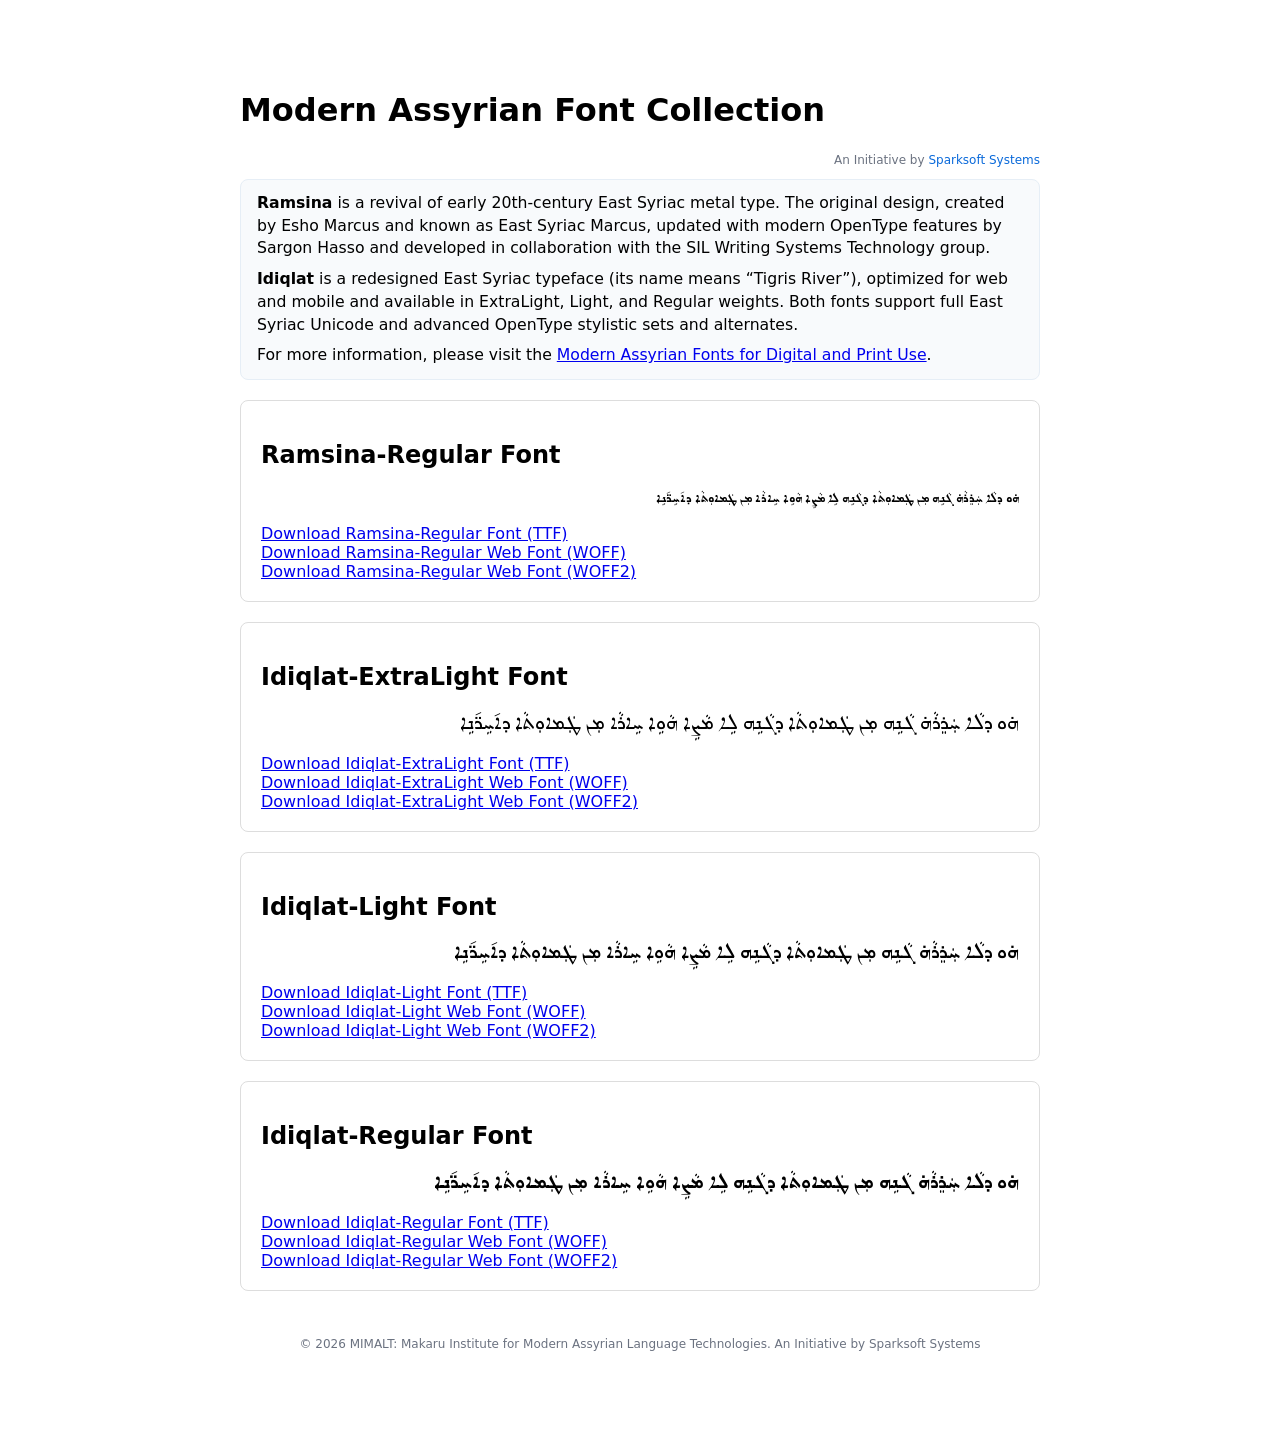
==== index.html @ b78ef9df "added more branding information as tagline and footer" ====
<!DOCTYPE html>
<html lang="en">

<head>
    <meta charset="UTF-8">
    <meta name="viewport" content="width=device-width, initial-scale=1.0">
    <title>Font Downloads</title>
    <style>
        /* Page layout */
        body {
            font-family: system-ui, -apple-system, sans-serif;
            max-width: 800px;
            margin: 50px auto;
            padding: 20px;
        }

        .font-item {
            border: 1px solid #ddd;
            padding: 20px;
            margin: 20px 0;
            border-radius: 8px;
        }

        /* Download button */
        .download-btn {
            background: #0969da;
            color: white;
            padding: 10px 20px;
            text-decoration: none;
            border-radius: 6px;
            display: inline-block;
        }

        /* Webfont declarations (paths are relative to this HTML file) */
        @font-face {
            font-family: 'Idiqlat ExtraLight';
            src: url('fonts/Idiqlat Font/web/Idiqlat-ExtraLight.woff2') format('woff2'),
                 url('fonts/Idiqlat Font/web/Idiqlat-ExtraLight.woff') format('woff');
            font-weight: 200;
            font-style: normal;
            font-display: swap;
        }

        @font-face {
            font-family: 'Idiqlat Light';
            src: url('fonts/Idiqlat Font/web/Idiqlat-Light.woff2') format('woff2'),
                 url('fonts/Idiqlat Font/web/Idiqlat-Light.woff') format('woff');
            font-weight: 300;
            font-style: normal;
            font-display: swap;
        }

        @font-face {
            font-family: 'Idiqlat Regular';
            src: url('fonts/Idiqlat Font/web/Idiqlat-Regular.woff2') format('woff2'),
                 url('fonts/Idiqlat Font/web/Idiqlat-Regular.woff') format('woff');
            font-weight: 400;
            font-style: normal;
            font-display: swap;
        }

        @font-face {
            font-family: 'Ramsina Regular';
            src: url('fonts/Ramsina Font/web/Ramsina-Regular.woff2') format('woff2'),
                 url('fonts/Ramsina Font/web/Ramsina-Regular.woff') format('woff');
            font-weight: 400;
            font-style: normal;
            font-display: swap;
        }

        /* Paragraph defaults in font-item */
        .font-item p {
            margin: 0 0 1rem 0;
            /* Syriac is right-to-left; ensure correct direction */
            direction: rtl;
            unicode-bidi: isolate;
            font-size: 1.05rem;
        }

        /* Per-font paragraph styles */
        .idiqlat-extralight p { font-family: 'Idiqlat ExtraLight', system-ui, -apple-system, sans-serif; font-weight: 200; }
        .idiqlat-light p      { font-family: 'Idiqlat Light', system-ui, -apple-system, sans-serif; font-weight: 300; }
        .idiqlat-regular p    { font-family: 'Idiqlat Regular', system-ui, -apple-system, sans-serif; font-weight: 400; }
        .ramsina-regular p    { font-family: 'Ramsina Regular', serif; font-weight: 400; }

        /* Intro styling */
        .intro {
            background: #f8fafc; /* very light neutral */
            border: 1px solid #e6eef6;
            padding: 12px 16px;
            border-radius: 8px;
            margin-bottom: 20px;
            line-height: 1.45;
            font-size: 0.98rem;
        }
        .intro p { margin: 0 0 0.5rem 0; }
        .intro p:last-child { margin-bottom: 0; }

        /* Site tagline (under H1) */
        .site-tagline {
            text-align: right;
            font-size: 0.9rem;
            color: #6b7280; /* muted text */
            margin-top: 6px;
            margin-bottom: 12px;
            white-space: normal;
        }
        .site-tagline a { color: #0969da; text-decoration: none; }
        .site-tagline a:hover { text-decoration: underline; }

        /* Footer styling */
        footer.site-footer {
            margin-top: 32px;
            padding: 12px 16px;
            text-align: center;
            color: #6b7280; /* muted text */
            font-size: 0.9rem;
        }
        footer.site-footer a { color: #0969da; text-decoration: none; }
        footer.site-footer a:hover { text-decoration: underline; }
    </style>
</head>

<body>
    <h1>Modern Assyrian Font Collection</h1>

    <div class="site-tagline">
        <small>An Initiative by <a href="https://sparksoftsystems.com/" target="_blank" rel="noopener noreferrer">Sparksoft Systems</a></small>
    </div>

    <div class="intro">
        <p><strong>Ramsina</strong> is a revival of early 20th‑century East Syriac metal type. The original design, created by Esho Marcus and known as East Syriac Marcus, updated with modern OpenType features by Sargon Hasso and developed in collaboration with the SIL Writing Systems Technology group.</p>
        <p><strong>Idiqlat</strong> is a redesigned East Syriac typeface (its name means “Tigris River”), optimized for web and mobile and available in ExtraLight, Light, and Regular weights. Both fonts support full East Syriac Unicode and advanced OpenType stylistic sets and alternates.</p>
        <p>For more information, please visit the <a href="https://sparksoftsystems.com/modern-assyrian-fonts/" target="_blank" rel="noopener noreferrer">Modern Assyrian Fonts for Digital and Print Use</a>.</p>
    </div>

    </div>
    <div class="font-item ramsina-regular">
        <h2>Ramsina-Regular Font</h2>
        <p>ܗ̇ܘ ܕܠܵܐ ܚܲܪܸܪܵܗ̇ ܓܵܢܹܗ ܡ݂ܢ ܛܲܡܐܘܼܬܵܐ ܕܓܵܢܹܗ ܠܹܐ ܡܵܨܹܐ ܗܵܘܹܐ ܚܹܐܪܵܐ ܡ݂ܢ ܛܲܡܐܘܼܬܵܐ ܕܐ݇ܚܹܪ̈݇ܢܹܐ</p>
        <a href="fonts/Ramsina Font/Ramsina-Regular.ttf" download>Download Ramsina-Regular Font (TTF)</a>
        <br />
        <a href="fonts/Ramsina Font/web/Ramsina-Regular.woff" download>Download Ramsina-Regular Web Font (WOFF)</a>
        <br />
        <a href="fonts/Ramsina Font/web/Ramsina-Regular.woff2" download>Download Ramsina-Regular Web Font (WOFF2)</a>
    </div>
    <div class="font-item idiqlat-extralight">
        <h2>Idiqlat-ExtraLight Font</h2>
        <p>ܗ̇ܘ ܕܠܵܐ ܚܲܪܸܪܵܗ̇ ܓܵܢܹܗ ܡ݂ܢ ܛܲܡܐܘܼܬܵܐ ܕܓܵܢܹܗ ܠܹܐ ܡܵܨܹܐ ܗܵܘܹܐ ܚܹܐܪܵܐ ܡ݂ܢ ܛܲܡܐܘܼܬܵܐ ܕܐ݇ܚܹܪ̈݇ܢܹܐ</p>
        <a href="fonts/Idiqlat Font/Idiqlat-ExtraLight.ttf" download>Download Idiqlat-ExtraLight Font (TTF)</a>
        <br />
        <a href="fonts/Idiqlat Font/web/Idiqlat-ExtraLight.woff" download>Download Idiqlat-ExtraLight Web Font (WOFF)</a>
        <br />
        <a href="fonts/Idiqlat Font/web/Idiqlat-ExtraLight.woff2" download>Download Idiqlat-ExtraLight Web Font (WOFF2)</a>
    </div>
        <div class="font-item idiqlat-light">
        <h2>Idiqlat-Light Font</h2>
        <p>ܗ̇ܘ ܕܠܵܐ ܚܲܪܸܪܵܗ̇ ܓܵܢܹܗ ܡ݂ܢ ܛܲܡܐܘܼܬܵܐ ܕܓܵܢܹܗ ܠܹܐ ܡܵܨܹܐ ܗܵܘܹܐ ܚܹܐܪܵܐ ܡ݂ܢ ܛܲܡܐܘܼܬܵܐ ܕܐ݇ܚܹܪ̈݇ܢܹܐ</p>
        <a href="fonts/Idiqlat Font/Idiqlat-Light.ttf" download>Download Idiqlat-Light Font (TTF)</a>
        <br />
        <a href="fonts/Idiqlat Font/web/Idiqlat-Light.woff" download>Download Idiqlat-Light Web Font (WOFF)</a>
        <br />
        <a href="fonts/Idiqlat Font/web/Idiqlat-Light.woff2" download>Download Idiqlat-Light Web Font (WOFF2)</a>
    </div>
    <div class="font-item idiqlat-regular">
        <h2>Idiqlat-Regular Font</h2>
        <p>ܗ̇ܘ ܕܠܵܐ ܚܲܪܸܪܵܗ̇ ܓܵܢܹܗ ܡ݂ܢ ܛܲܡܐܘܼܬܵܐ ܕܓܵܢܹܗ ܠܹܐ ܡܵܨܹܐ ܗܵܘܹܐ ܚܹܐܪܵܐ ܡ݂ܢ ܛܲܡܐܘܼܬܵܐ ܕܐ݇ܚܹܪ̈݇ܢܹܐ</p>
        <a href="fonts/Idiqlat Font/Idiqlat-Regular.ttf" download>Download Idiqlat-Regular Font (TTF)</a>
        <br />
        <a href="fonts/Idiqlat Font/web/Idiqlat-Regular.woff" download>Download Idiqlat-Regular Web Font (WOFF)</a>
        <br />
        <a href="fonts/Idiqlat Font/web/Idiqlat-Regular.woff2" download>Download Idiqlat-Regular Web Font (WOFF2)</a>
    </div>

    <footer class="site-footer">
        <small>&copy; <span id="current-year"></span> MIMALT: Makaru Institute for Modern Assyrian Language Technologies. An Initiative by Sparksoft Systems</small>
    </footer>

    <script>
        // Set the dynamic year for the footer
        (function(){
            var el = document.getElementById('current-year');
            if(el) el.textContent = new Date().getFullYear();
        })();
    </script>

</body>

</html>
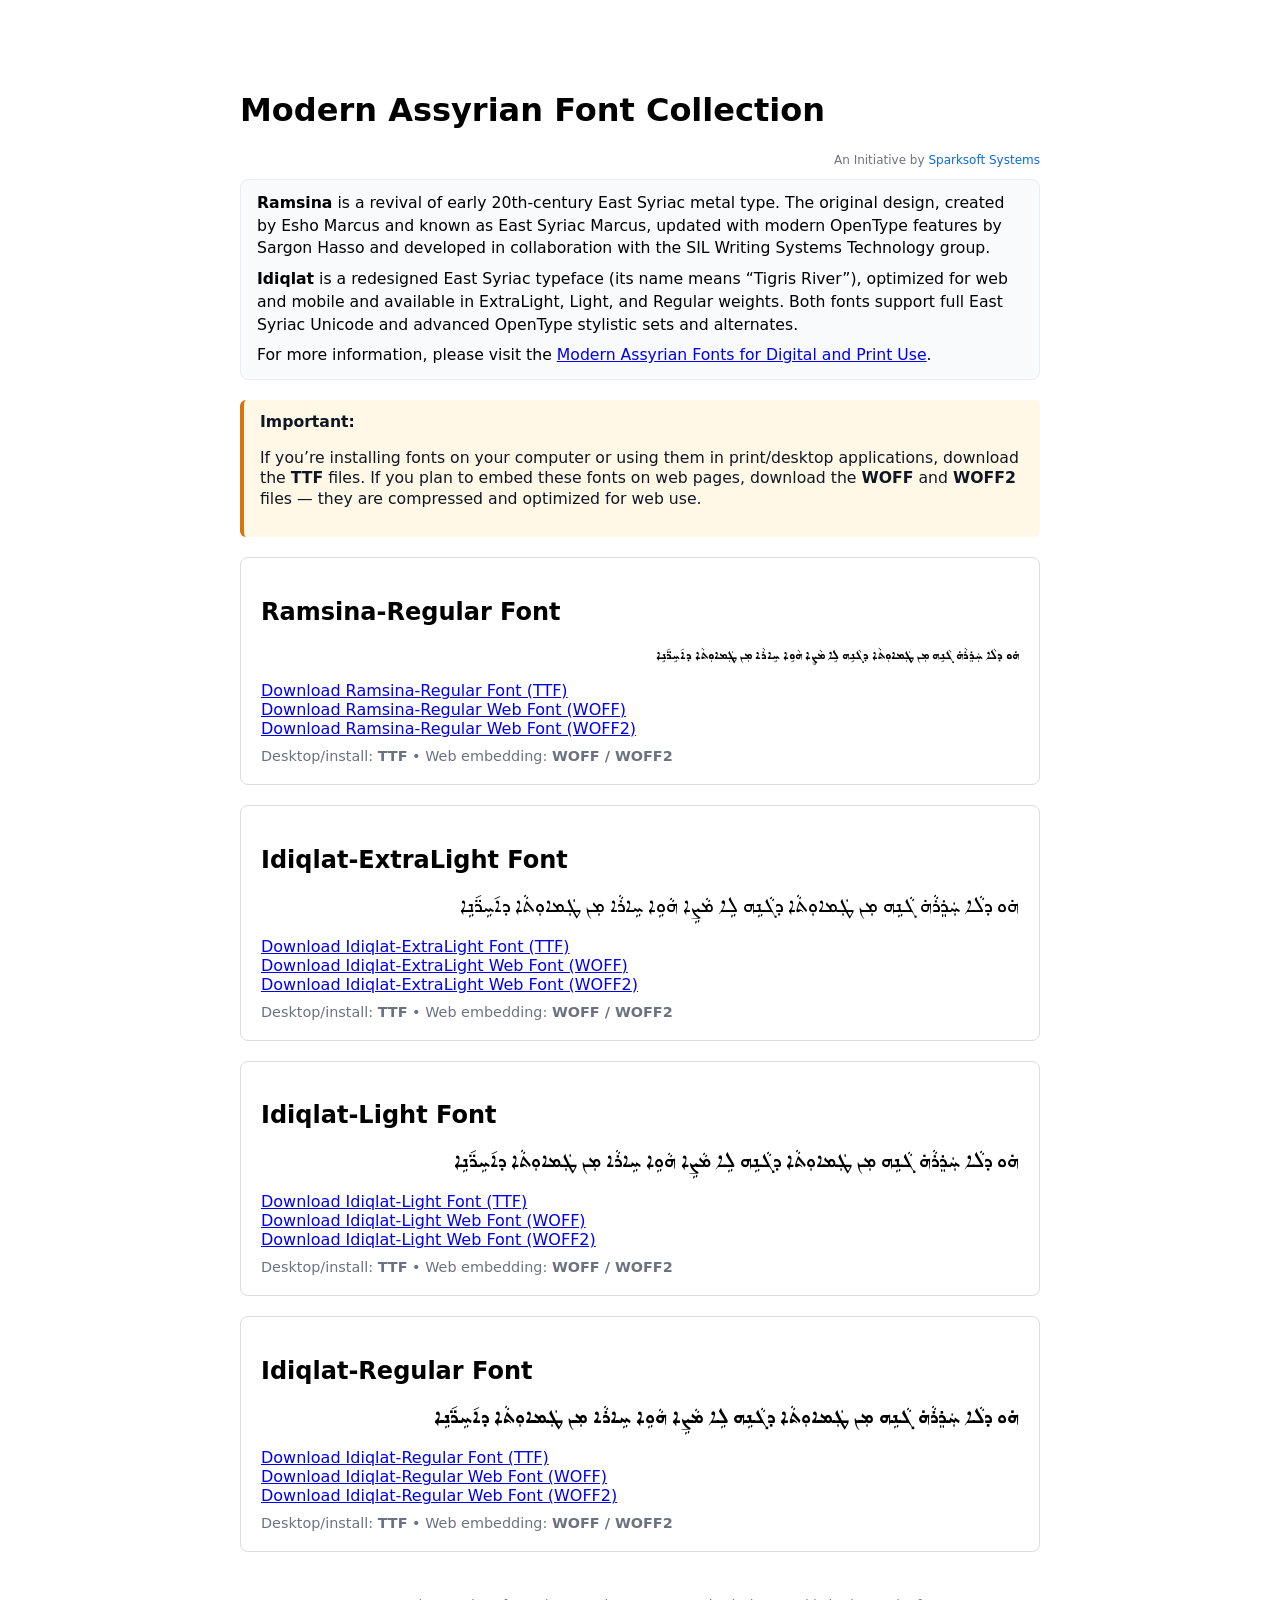
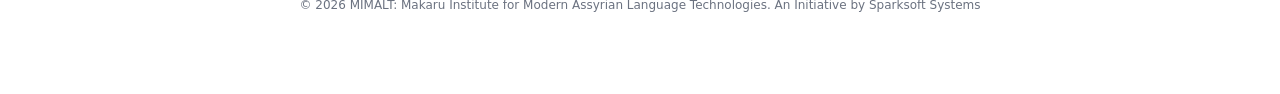
==== commit 1e0dbf70: "added clarifications on the ttf and woff/woff2 download options" ====
--- a/index.html
+++ b/index.html
@@ -96,6 +96,27 @@
         .intro p { margin: 0 0 0.5rem 0; }
         .intro p:last-child { margin-bottom: 0; }
 
+        /* Important download notice */
+        .notice {
+            background: #fff8e6;            /* pale warm background */
+            border-left: 4px solid #d9730d; /* orange accent */
+            color: #0f1724;                 /* dark readable text */
+            padding: 12px 16px;
+            border-radius: 6px;
+            margin: 12px 0 20px 0;
+            font-size: 0.98rem;
+            line-height: 1.3;
+        }
+        .notice strong { color: #0f1724; }
+        .notice a { color: #0969da; text-decoration: underline; }
+
+        .file-hint {
+            display: block;
+            margin-top: 10px;
+            color: #6b7280;
+            font-size: 0.9rem;
+        }
+
         /* Site tagline (under H1) */
         .site-tagline {
             text-align: right;
@@ -134,6 +155,11 @@
         <p>For more information, please visit the <a href="https://sparksoftsystems.com/modern-assyrian-fonts/" target="_blank" rel="noopener noreferrer">Modern Assyrian Fonts for Digital and Print Use</a>.</p>
     </div>
 
+    <div class="notice">
+        <strong>Important:</strong>
+        <p>If you’re installing fonts on your computer or using them in print/desktop applications, download the <strong>TTF</strong> files. If you plan to embed these fonts on web pages, download the <strong>WOFF</strong> and <strong>WOFF2</strong> files — they are compressed and optimized for web use.</p>
+    </div>
+
     </div>
     <div class="font-item ramsina-regular">
         <h2>Ramsina-Regular Font</h2>
@@ -143,6 +169,7 @@
         <a href="fonts/Ramsina Font/web/Ramsina-Regular.woff" download>Download Ramsina-Regular Web Font (WOFF)</a>
         <br />
         <a href="fonts/Ramsina Font/web/Ramsina-Regular.woff2" download>Download Ramsina-Regular Web Font (WOFF2)</a>
+        <span class="file-hint">Desktop/install: <strong>TTF</strong> • Web embedding: <strong>WOFF / WOFF2</strong></span>
     </div>
     <div class="font-item idiqlat-extralight">
         <h2>Idiqlat-ExtraLight Font</h2>
@@ -152,6 +179,7 @@
         <a href="fonts/Idiqlat Font/web/Idiqlat-ExtraLight.woff" download>Download Idiqlat-ExtraLight Web Font (WOFF)</a>
         <br />
         <a href="fonts/Idiqlat Font/web/Idiqlat-ExtraLight.woff2" download>Download Idiqlat-ExtraLight Web Font (WOFF2)</a>
+        <span class="file-hint">Desktop/install: <strong>TTF</strong> • Web embedding: <strong>WOFF / WOFF2</strong></span>
     </div>
         <div class="font-item idiqlat-light">
         <h2>Idiqlat-Light Font</h2>
@@ -161,6 +189,7 @@
         <a href="fonts/Idiqlat Font/web/Idiqlat-Light.woff" download>Download Idiqlat-Light Web Font (WOFF)</a>
         <br />
         <a href="fonts/Idiqlat Font/web/Idiqlat-Light.woff2" download>Download Idiqlat-Light Web Font (WOFF2)</a>
+        <span class="file-hint">Desktop/install: <strong>TTF</strong> • Web embedding: <strong>WOFF / WOFF2</strong></span>
     </div>
     <div class="font-item idiqlat-regular">
         <h2>Idiqlat-Regular Font</h2>
@@ -170,6 +199,7 @@
         <a href="fonts/Idiqlat Font/web/Idiqlat-Regular.woff" download>Download Idiqlat-Regular Web Font (WOFF)</a>
         <br />
         <a href="fonts/Idiqlat Font/web/Idiqlat-Regular.woff2" download>Download Idiqlat-Regular Web Font (WOFF2)</a>
+        <span class="file-hint">Desktop/install: <strong>TTF</strong> • Web embedding: <strong>WOFF / WOFF2</strong></span>
     </div>
 
     <footer class="site-footer">
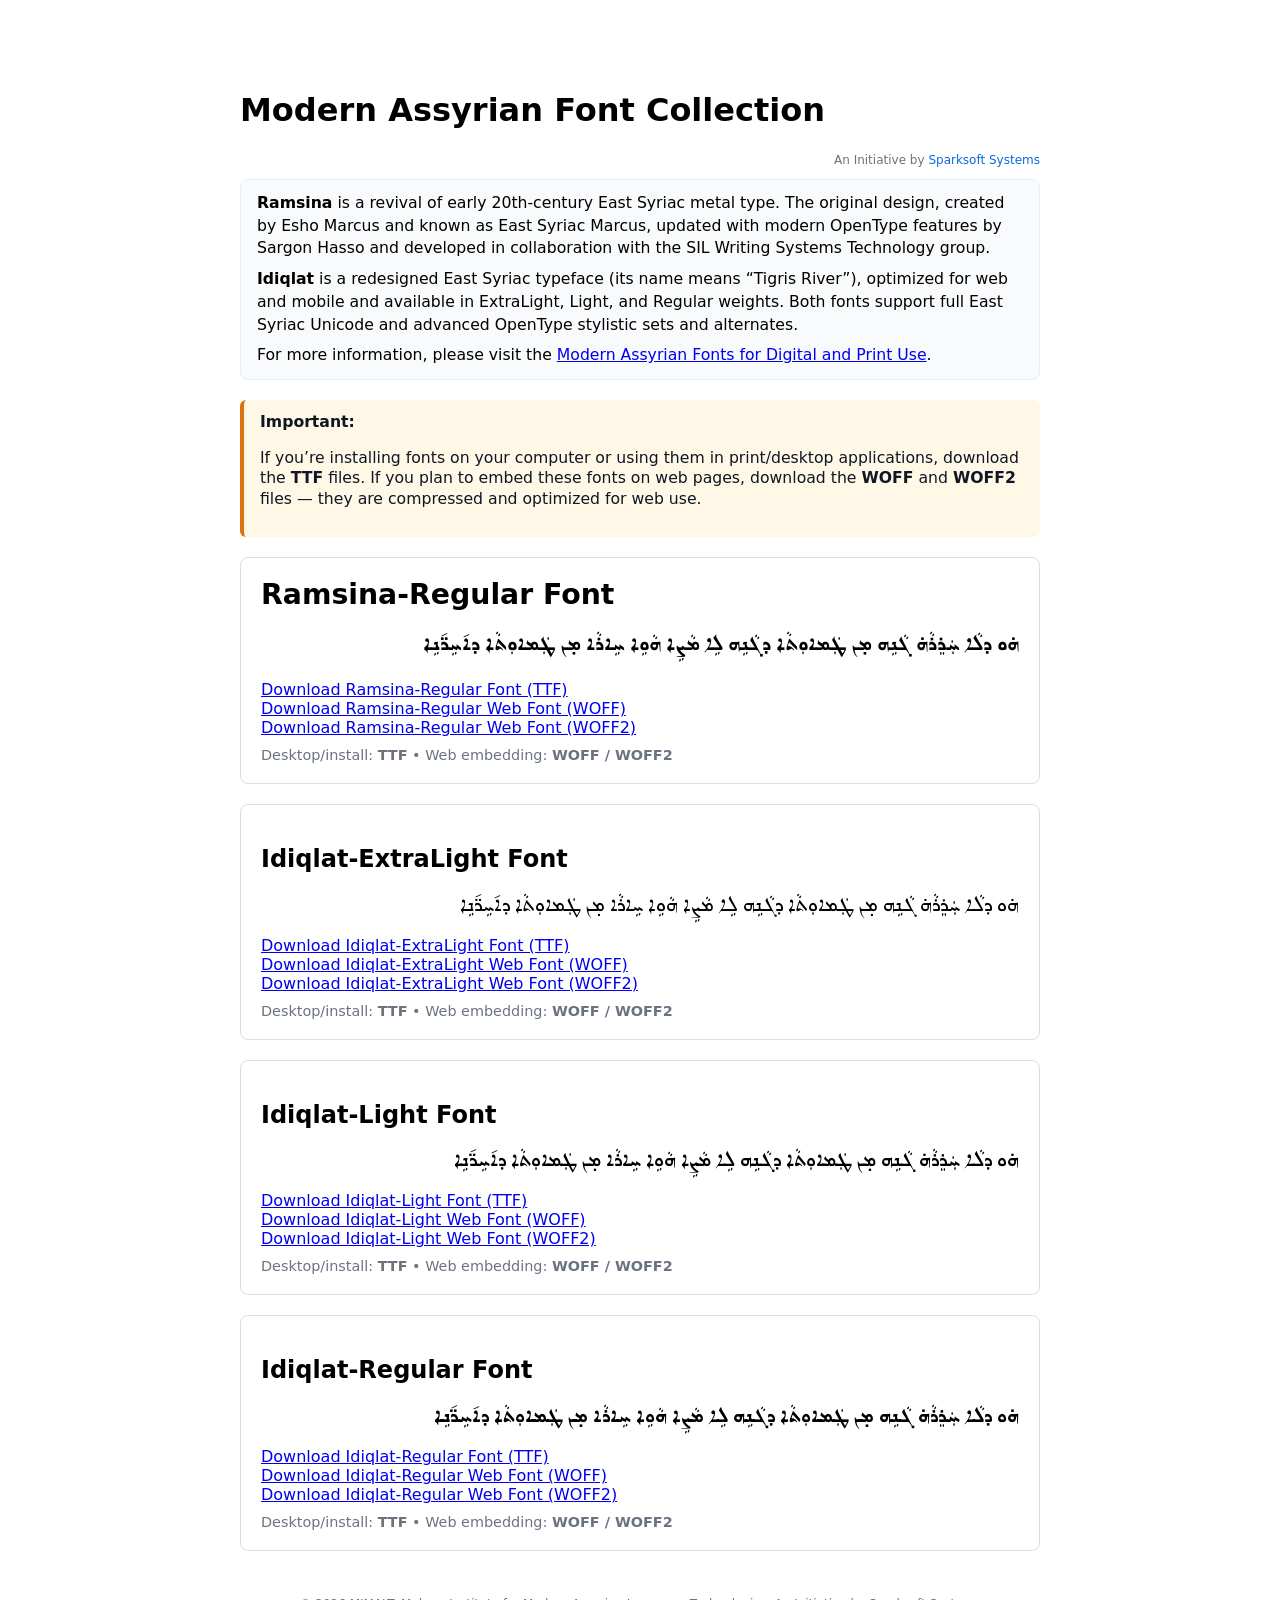
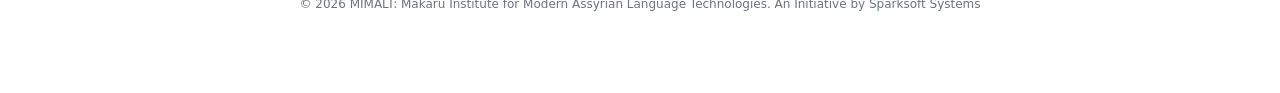
==== commit 5e4056a4: "typo and increased size of Ramsina font" ====
--- a/index.html
+++ b/index.html
@@ -81,7 +81,9 @@
         .idiqlat-extralight p { font-family: 'Idiqlat ExtraLight', system-ui, -apple-system, sans-serif; font-weight: 200; }
         .idiqlat-light p      { font-family: 'Idiqlat Light', system-ui, -apple-system, sans-serif; font-weight: 300; }
         .idiqlat-regular p    { font-family: 'Idiqlat Regular', system-ui, -apple-system, sans-serif; font-weight: 400; }
-        .ramsina-regular p    { font-family: 'Ramsina Regular', serif; font-weight: 400; }
+        /* Increase Ramsina size by 50% to improve visual parity */
+        .ramsina-regular p    { font-family: 'Ramsina Regular', serif; font-weight: 400; font-size: 1.73rem; line-height: 1.45; }
+        .ramsina-regular h2   { font-size: 1.77rem; margin-top: 0; margin-bottom: 0.8rem; }
 
         /* Intro styling */
         .intro {
@@ -163,7 +165,7 @@
     </div>
     <div class="font-item ramsina-regular">
         <h2>Ramsina-Regular Font</h2>
-        <p>ܗ̇ܘ ܕܠܵܐ ܚܲܪܸܪܵܗ̇ ܓܵܢܹܗ ܡ݂ܢ ܛܲܡܐܘܼܬܵܐ ܕܓܵܢܹܗ ܠܹܐ ܡܵܨܹܐ ܗܵܘܹܐ ܚܹܐܪܵܐ ܡ݂ܢ ܛܲܡܐܘܼܬܵܐ ܕܐ݇ܚܹܪ̈݇ܢܹܐ</p>
+        <p>ܗ̇ܘ ܕܠܵܐ ܚܲܪܸܪܵܗ̇ ܓܵܢܹܗ ܡ̣ܢ ܛܲܡܐܘܼܬܵܐ ܕܓܵܢܹܗ ܠܹܐ ܡܵܨܹܐ ܗܵܘܹܐ ܚܹܐܪܵܐ ܡ̣ܢ ܛܲܡܐܘܼܬܵܐ ܕܐ݇ܚܹܪ̈݇ܢܹܐ</p>
         <a href="fonts/Ramsina Font/Ramsina-Regular.ttf" download>Download Ramsina-Regular Font (TTF)</a>
         <br />
         <a href="fonts/Ramsina Font/web/Ramsina-Regular.woff" download>Download Ramsina-Regular Web Font (WOFF)</a>
@@ -173,7 +175,7 @@
     </div>
     <div class="font-item idiqlat-extralight">
         <h2>Idiqlat-ExtraLight Font</h2>
-        <p>ܗ̇ܘ ܕܠܵܐ ܚܲܪܸܪܵܗ̇ ܓܵܢܹܗ ܡ݂ܢ ܛܲܡܐܘܼܬܵܐ ܕܓܵܢܹܗ ܠܹܐ ܡܵܨܹܐ ܗܵܘܹܐ ܚܹܐܪܵܐ ܡ݂ܢ ܛܲܡܐܘܼܬܵܐ ܕܐ݇ܚܹܪ̈݇ܢܹܐ</p>
+        <p>ܗ̇ܘ ܕܠܵܐ ܚܲܪܸܪܵܗ̇ ܓܵܢܹܗ ܡ̣ܢ ܛܲܡܐܘܼܬܵܐ ܕܓܵܢܹܗ ܠܹܐ ܡܵܨܹܐ ܗܵܘܹܐ ܚܹܐܪܵܐ ܡ̣ܢ ܛܲܡܐܘܼܬܵܐ ܕܐ݇ܚܹܪ̈݇ܢܹܐ</p>
         <a href="fonts/Idiqlat Font/Idiqlat-ExtraLight.ttf" download>Download Idiqlat-ExtraLight Font (TTF)</a>
         <br />
         <a href="fonts/Idiqlat Font/web/Idiqlat-ExtraLight.woff" download>Download Idiqlat-ExtraLight Web Font (WOFF)</a>
@@ -183,7 +185,7 @@
     </div>
         <div class="font-item idiqlat-light">
         <h2>Idiqlat-Light Font</h2>
-        <p>ܗ̇ܘ ܕܠܵܐ ܚܲܪܸܪܵܗ̇ ܓܵܢܹܗ ܡ݂ܢ ܛܲܡܐܘܼܬܵܐ ܕܓܵܢܹܗ ܠܹܐ ܡܵܨܹܐ ܗܵܘܹܐ ܚܹܐܪܵܐ ܡ݂ܢ ܛܲܡܐܘܼܬܵܐ ܕܐ݇ܚܹܪ̈݇ܢܹܐ</p>
+        <p>ܗ̇ܘ ܕܠܵܐ ܚܲܪܸܪܵܗ̇ ܓܵܢܹܗ ܡ̣ܢ ܛܲܡܐܘܼܬܵܐ ܕܓܵܢܹܗ ܠܹܐ ܡܵܨܹܐ ܗܵܘܹܐ ܚܹܐܪܵܐ ܡ̣ܢ ܛܲܡܐܘܼܬܵܐ ܕܐ݇ܚܹܪ̈݇ܢܹܐ</p>
         <a href="fonts/Idiqlat Font/Idiqlat-Light.ttf" download>Download Idiqlat-Light Font (TTF)</a>
         <br />
         <a href="fonts/Idiqlat Font/web/Idiqlat-Light.woff" download>Download Idiqlat-Light Web Font (WOFF)</a>
@@ -193,7 +195,7 @@
     </div>
     <div class="font-item idiqlat-regular">
         <h2>Idiqlat-Regular Font</h2>
-        <p>ܗ̇ܘ ܕܠܵܐ ܚܲܪܸܪܵܗ̇ ܓܵܢܹܗ ܡ݂ܢ ܛܲܡܐܘܼܬܵܐ ܕܓܵܢܹܗ ܠܹܐ ܡܵܨܹܐ ܗܵܘܹܐ ܚܹܐܪܵܐ ܡ݂ܢ ܛܲܡܐܘܼܬܵܐ ܕܐ݇ܚܹܪ̈݇ܢܹܐ</p>
+        <p>ܗ̇ܘ ܕܠܵܐ ܚܲܪܸܪܵܗ̇ ܓܵܢܹܗ ܡ̣ܢ ܛܲܡܐܘܼܬܵܐ ܕܓܵܢܹܗ ܠܹܐ ܡܵܨܹܐ ܗܵܘܹܐ ܚܹܐܪܵܐ ܡ̣ܢ ܛܲܡܐܘܼܬܵܐ ܕܐ݇ܚܹܪ̈݇ܢܹܐ</p>
         <a href="fonts/Idiqlat Font/Idiqlat-Regular.ttf" download>Download Idiqlat-Regular Font (TTF)</a>
         <br />
         <a href="fonts/Idiqlat Font/web/Idiqlat-Regular.woff" download>Download Idiqlat-Regular Web Font (WOFF)</a>
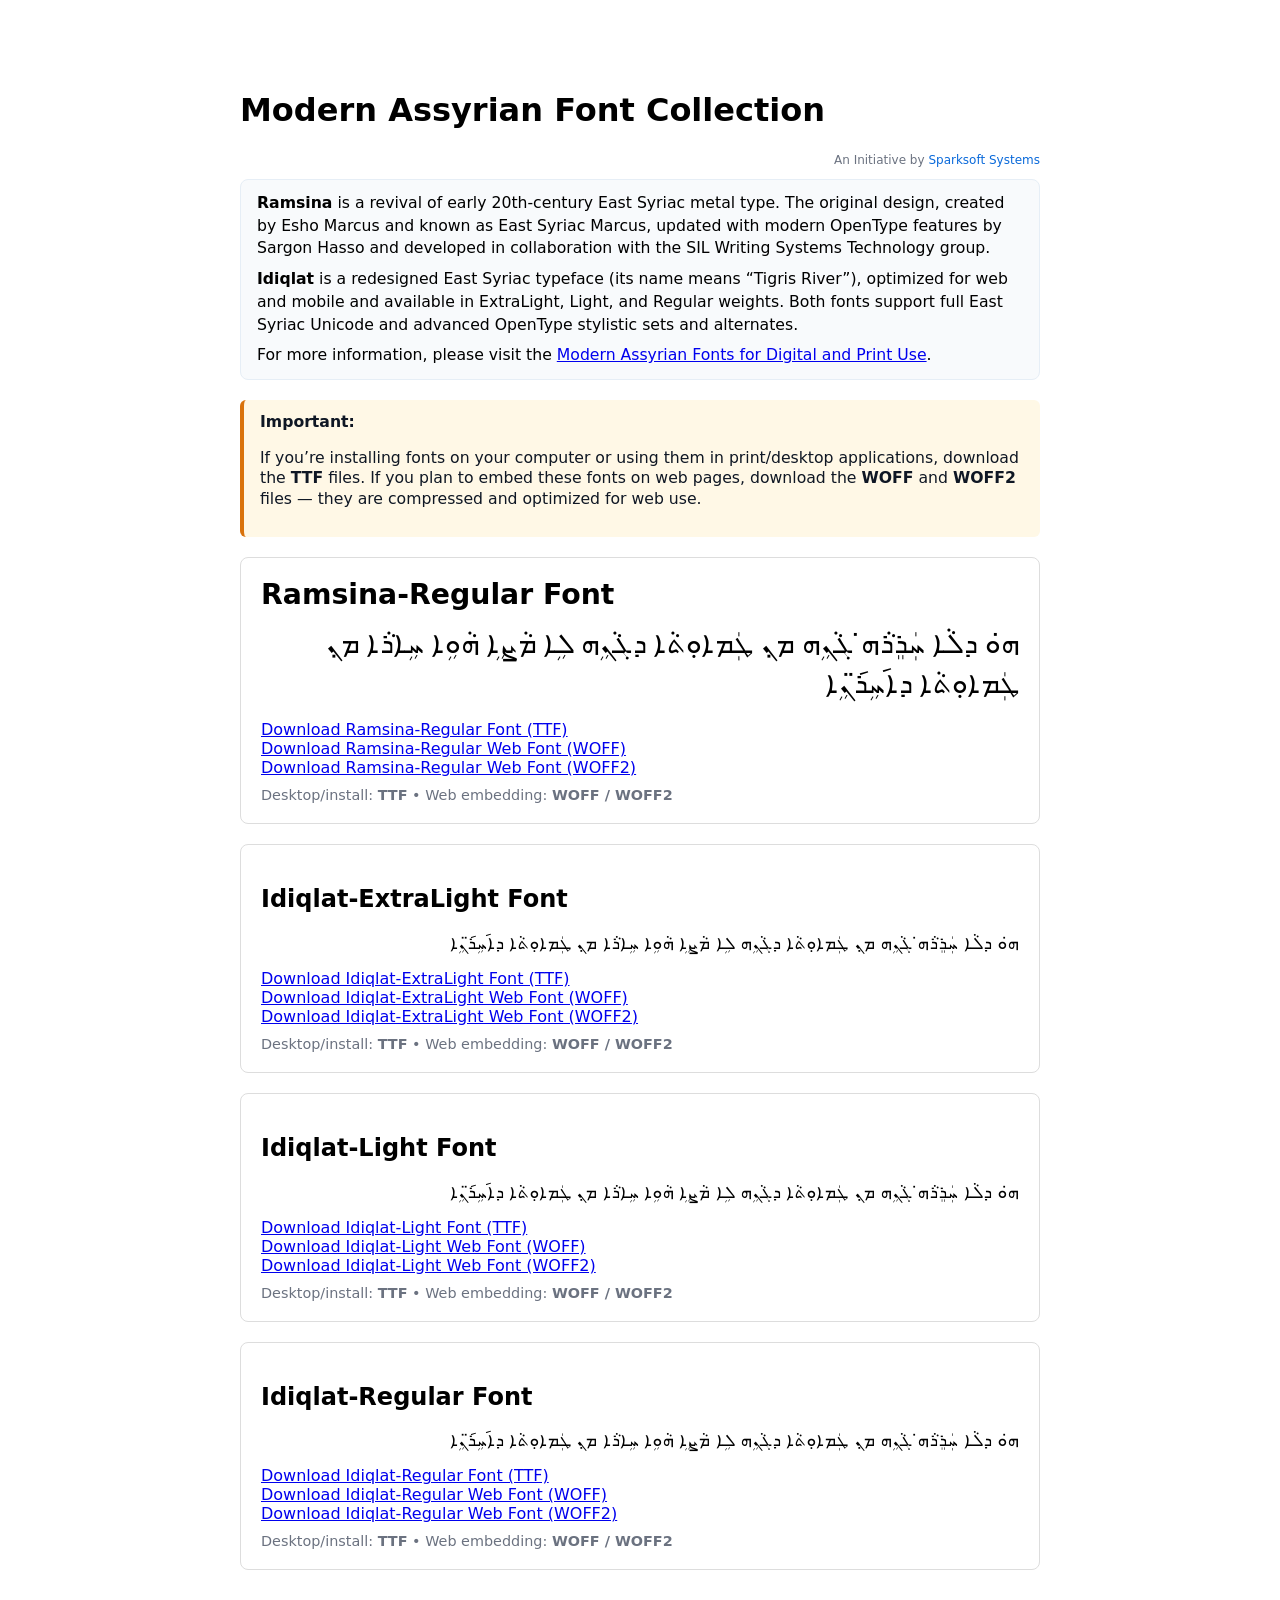
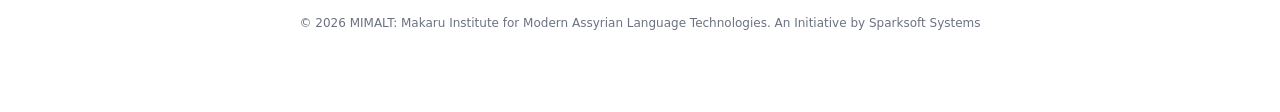
==== commit b174a6bf: "refactored the code to separate the css into external file" ====
--- a/index.html
+++ b/index.html
@@ -5,143 +5,8 @@
     <meta charset="UTF-8">
     <meta name="viewport" content="width=device-width, initial-scale=1.0">
     <title>Font Downloads</title>
-    <style>
-        /* Page layout */
-        body {
-            font-family: system-ui, -apple-system, sans-serif;
-            max-width: 800px;
-            margin: 50px auto;
-            padding: 20px;
-        }
+    <link rel="stylesheet" href="assets/css/style.css">
 
-        .font-item {
-            border: 1px solid #ddd;
-            padding: 20px;
-            margin: 20px 0;
-            border-radius: 8px;
-        }
-
-        /* Download button */
-        .download-btn {
-            background: #0969da;
-            color: white;
-            padding: 10px 20px;
-            text-decoration: none;
-            border-radius: 6px;
-            display: inline-block;
-        }
-
-        /* Webfont declarations (paths are relative to this HTML file) */
-        @font-face {
-            font-family: 'Idiqlat ExtraLight';
-            src: url('fonts/Idiqlat Font/web/Idiqlat-ExtraLight.woff2') format('woff2'),
-                 url('fonts/Idiqlat Font/web/Idiqlat-ExtraLight.woff') format('woff');
-            font-weight: 200;
-            font-style: normal;
-            font-display: swap;
-        }
-
-        @font-face {
-            font-family: 'Idiqlat Light';
-            src: url('fonts/Idiqlat Font/web/Idiqlat-Light.woff2') format('woff2'),
-                 url('fonts/Idiqlat Font/web/Idiqlat-Light.woff') format('woff');
-            font-weight: 300;
-            font-style: normal;
-            font-display: swap;
-        }
-
-        @font-face {
-            font-family: 'Idiqlat Regular';
-            src: url('fonts/Idiqlat Font/web/Idiqlat-Regular.woff2') format('woff2'),
-                 url('fonts/Idiqlat Font/web/Idiqlat-Regular.woff') format('woff');
-            font-weight: 400;
-            font-style: normal;
-            font-display: swap;
-        }
-
-        @font-face {
-            font-family: 'Ramsina Regular';
-            src: url('fonts/Ramsina Font/web/Ramsina-Regular.woff2') format('woff2'),
-                 url('fonts/Ramsina Font/web/Ramsina-Regular.woff') format('woff');
-            font-weight: 400;
-            font-style: normal;
-            font-display: swap;
-        }
-
-        /* Paragraph defaults in font-item */
-        .font-item p {
-            margin: 0 0 1rem 0;
-            /* Syriac is right-to-left; ensure correct direction */
-            direction: rtl;
-            unicode-bidi: isolate;
-            font-size: 1.05rem;
-        }
-
-        /* Per-font paragraph styles */
-        .idiqlat-extralight p { font-family: 'Idiqlat ExtraLight', system-ui, -apple-system, sans-serif; font-weight: 200; }
-        .idiqlat-light p      { font-family: 'Idiqlat Light', system-ui, -apple-system, sans-serif; font-weight: 300; }
-        .idiqlat-regular p    { font-family: 'Idiqlat Regular', system-ui, -apple-system, sans-serif; font-weight: 400; }
-        /* Increase Ramsina size by 50% to improve visual parity */
-        .ramsina-regular p    { font-family: 'Ramsina Regular', serif; font-weight: 400; font-size: 1.73rem; line-height: 1.45; }
-        .ramsina-regular h2   { font-size: 1.77rem; margin-top: 0; margin-bottom: 0.8rem; }
-
-        /* Intro styling */
-        .intro {
-            background: #f8fafc; /* very light neutral */
-            border: 1px solid #e6eef6;
-            padding: 12px 16px;
-            border-radius: 8px;
-            margin-bottom: 20px;
-            line-height: 1.45;
-            font-size: 0.98rem;
-        }
-        .intro p { margin: 0 0 0.5rem 0; }
-        .intro p:last-child { margin-bottom: 0; }
-
-        /* Important download notice */
-        .notice {
-            background: #fff8e6;            /* pale warm background */
-            border-left: 4px solid #d9730d; /* orange accent */
-            color: #0f1724;                 /* dark readable text */
-            padding: 12px 16px;
-            border-radius: 6px;
-            margin: 12px 0 20px 0;
-            font-size: 0.98rem;
-            line-height: 1.3;
-        }
-        .notice strong { color: #0f1724; }
-        .notice a { color: #0969da; text-decoration: underline; }
-
-        .file-hint {
-            display: block;
-            margin-top: 10px;
-            color: #6b7280;
-            font-size: 0.9rem;
-        }
-
-        /* Site tagline (under H1) */
-        .site-tagline {
-            text-align: right;
-            font-size: 0.9rem;
-            color: #6b7280; /* muted text */
-            margin-top: 6px;
-            margin-bottom: 12px;
-            white-space: normal;
-        }
-        .site-tagline a { color: #0969da; text-decoration: none; }
-        .site-tagline a:hover { text-decoration: underline; }
-
-        /* Footer styling */
-        footer.site-footer {
-            margin-top: 32px;
-            padding: 12px 16px;
-            text-align: center;
-            color: #6b7280; /* muted text */
-            font-size: 0.9rem;
-        }
-        footer.site-footer a { color: #0969da; text-decoration: none; }
-        footer.site-footer a:hover { text-decoration: underline; }
-    </style>
 </head>
 
 <body>
--- a/assets/css/style.css
+++ b/assets/css/style.css
@@ -0,0 +1,137 @@
+/* Extracted styles from index.html */
+
+/* Page layout */
+body {
+    font-family: system-ui, -apple-system, sans-serif;
+    max-width: 800px;
+    margin: 50px auto;
+    padding: 20px;
+}
+
+.font-item {
+    border: 1px solid #ddd;
+    padding: 20px;
+    margin: 20px 0;
+    border-radius: 8px;
+}
+
+/* Download button */
+.download-btn {
+    background: #0969da;
+    color: white;
+    padding: 10px 20px;
+    text-decoration: none;
+    border-radius: 6px;
+    display: inline-block;
+}
+
+/* Webfont declarations (paths are relative to this CSS file) */
+@font-face {
+    font-family: 'Idiqlat ExtraLight';
+    src: url('../fonts/Idiqlat Font/web/Idiqlat-ExtraLight.woff2') format('woff2'),
+         url('../fonts/Idiqlat Font/web/Idiqlat-ExtraLight.woff') format('woff');
+    font-weight: 200;
+    font-style: normal;
+    font-display: swap;
+}
+
+@font-face {
+    font-family: 'Idiqlat Light';
+    src: url('../fonts/Idiqlat Font/web/Idiqlat-Light.woff2') format('woff2'),
+         url('../fonts/Idiqlat Font/web/Idiqlat-Light.woff') format('woff');
+    font-weight: 300;
+    font-style: normal;
+    font-display: swap;
+}
+
+@font-face {
+    font-family: 'Idiqlat Regular';
+    src: url('../fonts/Idiqlat Font/web/Idiqlat-Regular.woff2') format('woff2'),
+         url('../fonts/Idiqlat Font/web/Idiqlat-Regular.woff') format('woff');
+    font-weight: 400;
+    font-style: normal;
+    font-display: swap;
+}
+
+@font-face {
+    font-family: 'Ramsina Regular';
+    src: url('../fonts/Ramsina Font/web/Ramsina-Regular.woff2') format('woff2'),
+         url('../fonts/Ramsina Font/web/Ramsina-Regular.woff') format('woff');
+    font-weight: 400;
+    font-style: normal;
+    font-display: swap;
+}
+
+/* Paragraph defaults in font-item */
+.font-item p {
+    margin: 0 0 1rem 0;
+    /* Syriac is right-to-left; ensure correct direction */
+    direction: rtl;
+    unicode-bidi: isolate;
+    font-size: 1.05rem;
+}
+
+/* Per-font paragraph styles */
+.idiqlat-extralight p { font-family: 'Idiqlat ExtraLight', system-ui, -apple-system, sans-serif; font-weight: 200; }
+.idiqlat-light p      { font-family: 'Idiqlat Light', system-ui, -apple-system, sans-serif; font-weight: 300; }
+.idiqlat-regular p    { font-family: 'Idiqlat Regular', system-ui, -apple-system, sans-serif; font-weight: 400; }
+/* Increase Ramsina size by 50% to improve visual parity */
+.ramsina-regular p    { font-family: 'Ramsina Regular', serif; font-weight: 400; font-size: 1.73rem; line-height: 1.45; }
+.ramsina-regular h2   { font-size: 1.77rem; margin-top: 0; margin-bottom: 0.8rem; }
+
+/* Intro styling */
+.intro {
+    background: #f8fafc; /* very light neutral */
+    border: 1px solid #e6eef6;
+    padding: 12px 16px;
+    border-radius: 8px;
+    margin-bottom: 20px;
+    line-height: 1.45;
+    font-size: 0.98rem;
+}
+.intro p { margin: 0 0 0.5rem 0; }
+.intro p:last-child { margin-bottom: 0; }
+
+/* Important download notice */
+.notice {
+    background: #fff8e6;            /* pale warm background */
+    border-left: 4px solid #d9730d; /* orange accent */
+    color: #0f1724;                 /* dark readable text */
+    padding: 12px 16px;
+    border-radius: 6px;
+    margin: 12px 0 20px 0;
+    font-size: 0.98rem;
+    line-height: 1.3;
+}
+.notice strong { color: #0f1724; }
+.notice a { color: #0969da; text-decoration: underline; }
+
+.file-hint {
+    display: block;
+    margin-top: 10px;
+    color: #6b7280;
+    font-size: 0.9rem;
+}
+
+/* Site tagline (under H1) */
+.site-tagline {
+    text-align: right;
+    font-size: 0.9rem;
+    color: #6b7280; /* muted text */
+    margin-top: 6px;
+    margin-bottom: 12px;
+    white-space: normal;
+}
+.site-tagline a { color: #0969da; text-decoration: none; }
+.site-tagline a:hover { text-decoration: underline; }
+
+/* Footer styling */
+footer.site-footer {
+    margin-top: 32px;
+    padding: 12px 16px;
+    text-align: center;
+    color: #6b7280; /* muted text */
+    font-size: 0.9rem;
+}
+footer.site-footer a { color: #0969da; text-decoration: none; }
+footer.site-footer a:hover { text-decoration: underline; }
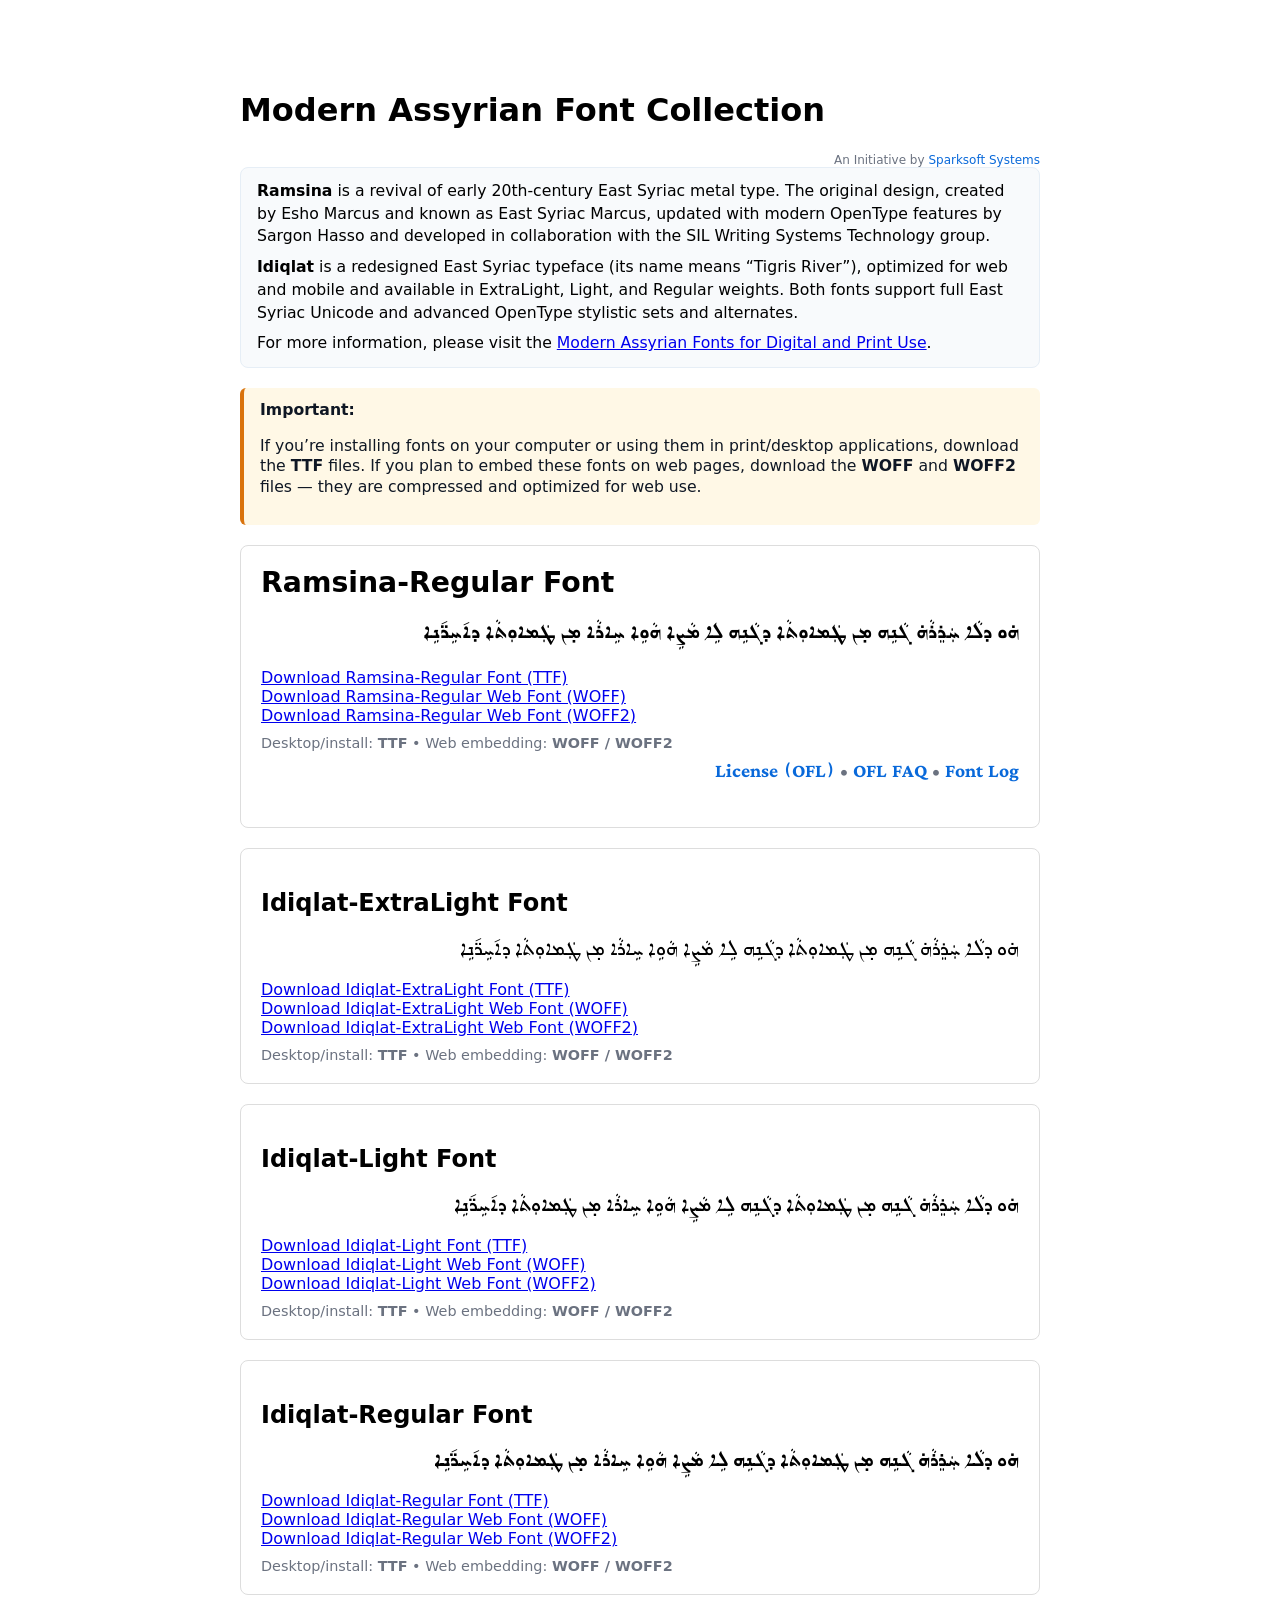
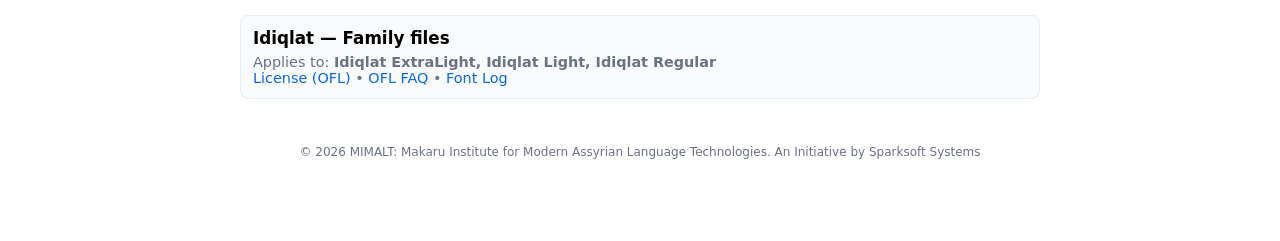
==== commit 540261d1: "added license, support, and fontlog files and modified layout and css styles to accommodate the chan" ====
--- a/index.html
+++ b/index.html
@@ -31,42 +31,53 @@
     <div class="font-item ramsina-regular">
         <h2>Ramsina-Regular Font</h2>
         <p>ܗ̇ܘ ܕܠܵܐ ܚܲܪܸܪܵܗ̇ ܓܵܢܹܗ ܡ̣ܢ ܛܲܡܐܘܼܬܵܐ ܕܓܵܢܹܗ ܠܹܐ ܡܵܨܹܐ ܗܵܘܹܐ ܚܹܐܪܵܐ ܡ̣ܢ ܛܲܡܐܘܼܬܵܐ ܕܐ݇ܚܹܪ̈݇ܢܹܐ</p>
-        <a href="fonts/Ramsina Font/Ramsina-Regular.ttf" download>Download Ramsina-Regular Font (TTF)</a>
+        <a href="fonts/Ramsina-Font/Ramsina-Regular.ttf" download>Download Ramsina-Regular Font (TTF)</a>
         <br />
-        <a href="fonts/Ramsina Font/web/Ramsina-Regular.woff" download>Download Ramsina-Regular Web Font (WOFF)</a>
+        <a href="fonts/Ramsina-Font/web/Ramsina-Regular.woff" download>Download Ramsina-Regular Web Font (WOFF)</a>
         <br />
-        <a href="fonts/Ramsina Font/web/Ramsina-Regular.woff2" download>Download Ramsina-Regular Web Font (WOFF2)</a>
+        <a href="fonts/Ramsina-Font/web/Ramsina-Regular.woff2" download>Download Ramsina-Regular Web Font (WOFF2)</a>
         <span class="file-hint">Desktop/install: <strong>TTF</strong> • Web embedding: <strong>WOFF / WOFF2</strong></span>
+        <p class="meta"><a href="fonts/Ramsina-Font/OFL.txt" download>License (OFL)</a> • <a href="fonts/Ramsina-Font/OFL-FAQ.txt" download>OFL FAQ</a> • <a href="fonts/Ramsina-Font/FONTLOG.txt" download>Font Log</a></p>
     </div>
     <div class="font-item idiqlat-extralight">
         <h2>Idiqlat-ExtraLight Font</h2>
         <p>ܗ̇ܘ ܕܠܵܐ ܚܲܪܸܪܵܗ̇ ܓܵܢܹܗ ܡ̣ܢ ܛܲܡܐܘܼܬܵܐ ܕܓܵܢܹܗ ܠܹܐ ܡܵܨܹܐ ܗܵܘܹܐ ܚܹܐܪܵܐ ܡ̣ܢ ܛܲܡܐܘܼܬܵܐ ܕܐ݇ܚܹܪ̈݇ܢܹܐ</p>
-        <a href="fonts/Idiqlat Font/Idiqlat-ExtraLight.ttf" download>Download Idiqlat-ExtraLight Font (TTF)</a>
+        <a href="fonts/Idiqlat-Font/Idiqlat-ExtraLight.ttf" download>Download Idiqlat-ExtraLight Font (TTF)</a>
         <br />
-        <a href="fonts/Idiqlat Font/web/Idiqlat-ExtraLight.woff" download>Download Idiqlat-ExtraLight Web Font (WOFF)</a>
+        <a href="fonts/Idiqlat-Font/web/Idiqlat-ExtraLight.woff" download>Download Idiqlat-ExtraLight Web Font (WOFF)</a>
         <br />
-        <a href="fonts/Idiqlat Font/web/Idiqlat-ExtraLight.woff2" download>Download Idiqlat-ExtraLight Web Font (WOFF2)</a>
+        <a href="fonts/Idiqlat-Font/web/Idiqlat-ExtraLight.woff2" download>Download Idiqlat-ExtraLight Web Font (WOFF2)</a>
         <span class="file-hint">Desktop/install: <strong>TTF</strong> • Web embedding: <strong>WOFF / WOFF2</strong></span>
     </div>
         <div class="font-item idiqlat-light">
         <h2>Idiqlat-Light Font</h2>
         <p>ܗ̇ܘ ܕܠܵܐ ܚܲܪܸܪܵܗ̇ ܓܵܢܹܗ ܡ̣ܢ ܛܲܡܐܘܼܬܵܐ ܕܓܵܢܹܗ ܠܹܐ ܡܵܨܹܐ ܗܵܘܹܐ ܚܹܐܪܵܐ ܡ̣ܢ ܛܲܡܐܘܼܬܵܐ ܕܐ݇ܚܹܪ̈݇ܢܹܐ</p>
-        <a href="fonts/Idiqlat Font/Idiqlat-Light.ttf" download>Download Idiqlat-Light Font (TTF)</a>
+        <a href="fonts/Idiqlat-Font/Idiqlat-Light.ttf" download>Download Idiqlat-Light Font (TTF)</a>
         <br />
-        <a href="fonts/Idiqlat Font/web/Idiqlat-Light.woff" download>Download Idiqlat-Light Web Font (WOFF)</a>
+        <a href="fonts/Idiqlat-Font/web/Idiqlat-Light.woff" download>Download Idiqlat-Light Web Font (WOFF)</a>
         <br />
-        <a href="fonts/Idiqlat Font/web/Idiqlat-Light.woff2" download>Download Idiqlat-Light Web Font (WOFF2)</a>
+        <a href="fonts/Idiqlat-Font/web/Idiqlat-Light.woff2" download>Download Idiqlat-Light Web Font (WOFF2)</a>
         <span class="file-hint">Desktop/install: <strong>TTF</strong> • Web embedding: <strong>WOFF / WOFF2</strong></span>
     </div>
     <div class="font-item idiqlat-regular">
         <h2>Idiqlat-Regular Font</h2>
         <p>ܗ̇ܘ ܕܠܵܐ ܚܲܪܸܪܵܗ̇ ܓܵܢܹܗ ܡ̣ܢ ܛܲܡܐܘܼܬܵܐ ܕܓܵܢܹܗ ܠܹܐ ܡܵܨܹܐ ܗܵܘܹܐ ܚܹܐܪܵܐ ܡ̣ܢ ܛܲܡܐܘܼܬܵܐ ܕܐ݇ܚܹܪ̈݇ܢܹܐ</p>
-        <a href="fonts/Idiqlat Font/Idiqlat-Regular.ttf" download>Download Idiqlat-Regular Font (TTF)</a>
+        <a href="fonts/Idiqlat-Font/Idiqlat-Regular.ttf" download>Download Idiqlat-Regular Font (TTF)</a>
         <br />
-        <a href="fonts/Idiqlat Font/web/Idiqlat-Regular.woff" download>Download Idiqlat-Regular Web Font (WOFF)</a>
+        <a href="fonts/Idiqlat-Font/web/Idiqlat-Regular.woff" download>Download Idiqlat-Regular Web Font (WOFF)</a>
         <br />
-        <a href="fonts/Idiqlat Font/web/Idiqlat-Regular.woff2" download>Download Idiqlat-Regular Web Font (WOFF2)</a>
+        <a href="fonts/Idiqlat-Font/web/Idiqlat-Regular.woff2" download>Download Idiqlat-Regular Web Font (WOFF2)</a>
         <span class="file-hint">Desktop/install: <strong>TTF</strong> • Web embedding: <strong>WOFF / WOFF2</strong></span>
+    </div>
+
+    <div class="family-meta idiqlat-family" id="idiqlat-files">
+        <h3>Idiqlat — Family files</h3>
+        <p class="meta">Applies to: <strong>Idiqlat ExtraLight, Idiqlat Light, Idiqlat Regular</strong></p>
+        <p class="meta">
+            <a href="fonts/Idiqlat-Font/OFL.txt" download>License (OFL)</a> •
+            <a href="fonts/Idiqlat-Font/OFL-FAQ.txt" download>OFL FAQ</a> •
+            <a href="fonts/Idiqlat-Font/FONTLOG.txt" download>Font Log</a>
+        </p>
     </div>
 
     <footer class="site-footer">
--- a/assets/css/style.css
+++ b/assets/css/style.css
@@ -28,8 +28,8 @@
 /* Webfont declarations (paths are relative to this CSS file) */
 @font-face {
     font-family: 'Idiqlat ExtraLight';
-    src: url('../fonts/Idiqlat Font/web/Idiqlat-ExtraLight.woff2') format('woff2'),
-         url('../fonts/Idiqlat Font/web/Idiqlat-ExtraLight.woff') format('woff');
+    src: url('../../fonts/Idiqlat-Font/web/Idiqlat-ExtraLight.woff2') format('woff2'),
+         url('../../fonts/Idiqlat-Font/web/Idiqlat-ExtraLight.woff') format('woff');
     font-weight: 200;
     font-style: normal;
     font-display: swap;
@@ -37,8 +37,8 @@
 
 @font-face {
     font-family: 'Idiqlat Light';
-    src: url('../fonts/Idiqlat Font/web/Idiqlat-Light.woff2') format('woff2'),
-         url('../fonts/Idiqlat Font/web/Idiqlat-Light.woff') format('woff');
+    src: url('../../fonts/Idiqlat-Font/web/Idiqlat-Light.woff2') format('woff2'),
+         url('../../fonts/Idiqlat-Font/web/Idiqlat-Light.woff') format('woff');
     font-weight: 300;
     font-style: normal;
     font-display: swap;
@@ -46,8 +46,8 @@
 
 @font-face {
     font-family: 'Idiqlat Regular';
-    src: url('../fonts/Idiqlat Font/web/Idiqlat-Regular.woff2') format('woff2'),
-         url('../fonts/Idiqlat Font/web/Idiqlat-Regular.woff') format('woff');
+    src: url('../../fonts/Idiqlat-Font/web/Idiqlat-Regular.woff2') format('woff2'),
+         url('../../fonts/Idiqlat-Font/web/Idiqlat-Regular.woff') format('woff');
     font-weight: 400;
     font-style: normal;
     font-display: swap;
@@ -55,8 +55,8 @@
 
 @font-face {
     font-family: 'Ramsina Regular';
-    src: url('../fonts/Ramsina Font/web/Ramsina-Regular.woff2') format('woff2'),
-         url('../fonts/Ramsina Font/web/Ramsina-Regular.woff') format('woff');
+    src: url('../../fonts/Ramsina-Font/web/Ramsina-Regular.woff2') format('woff2'),
+         url('../../fonts/Ramsina-Font/web/Ramsina-Regular.woff') format('woff');
     font-weight: 400;
     font-style: normal;
     font-display: swap;
@@ -113,15 +113,32 @@
     font-size: 0.9rem;
 }
 
+.meta {
+    margin-top: 8px;
+    font-size: 0.9rem;
+    color: #6b7280;
+}
+.meta a { color: #0969da; text-decoration: none; }
+.meta a:hover { text-decoration: underline; }
+
 /* Site tagline (under H1) */
 .site-tagline {
     text-align: right;
     font-size: 0.9rem;
     color: #6b7280; /* muted text */
-    margin-top: 6px;
-    margin-bottom: 12px;
-    white-space: normal;
 }
+
+/* Family-level file block (shared across multiple weights)
+   Use this when a set of files applies to more than one font in a family */
+.family-meta {
+    background: #f8fafc;
+    border: 1px solid #e6eef6;
+    padding: 12px;
+    border-radius: 8px;
+    margin: 16px 0;
+}
+.family-meta h3 { margin: 0 0 6px; font-size: 1.05rem; }
+.family-meta .meta { margin: 0; color: #6b7280; }
 .site-tagline a { color: #0969da; text-decoration: none; }
 .site-tagline a:hover { text-decoration: underline; }
 
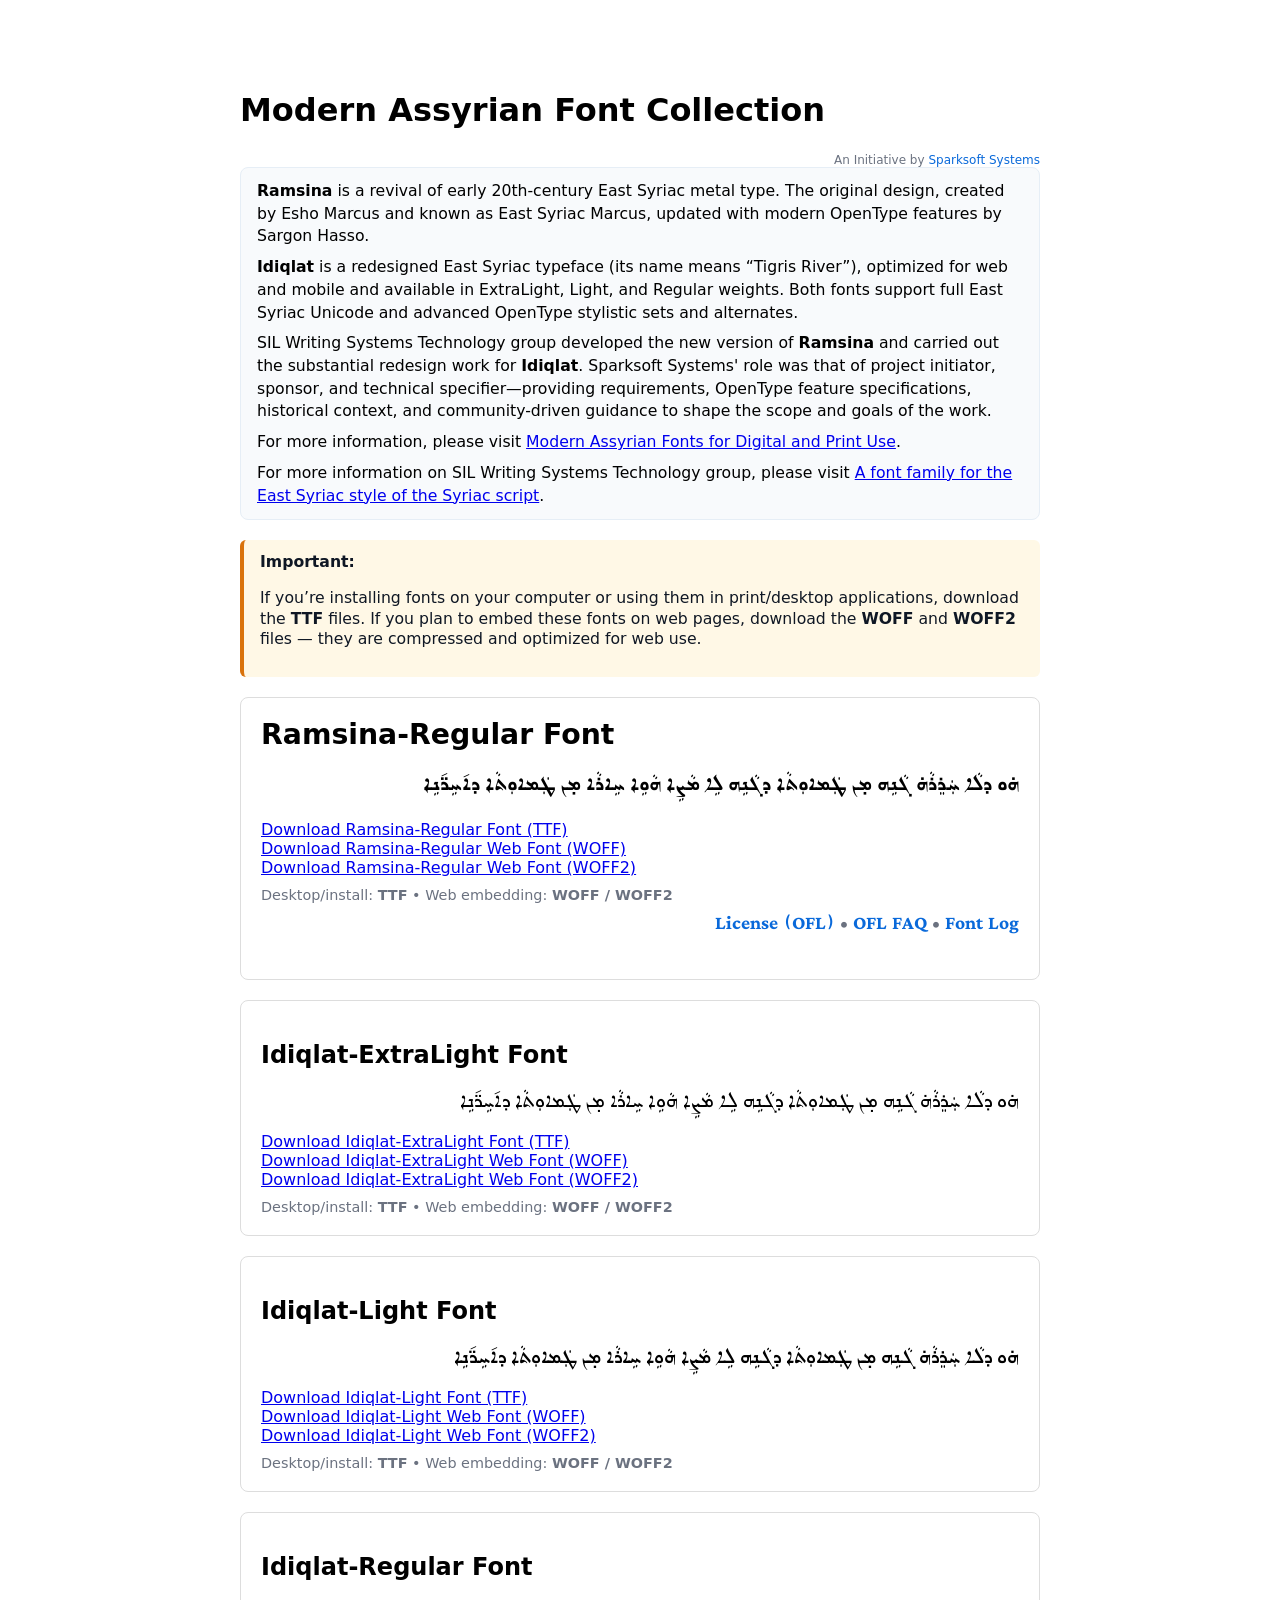
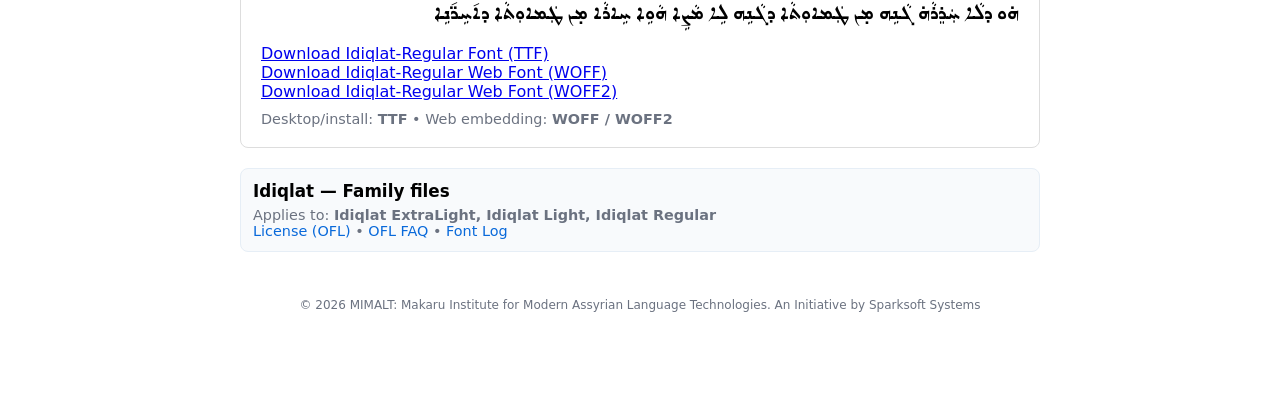
==== commit 077b59f3: "change the intro to explicitly state the roles of Sparksoft Systems and SIL and added link informati" ====
--- a/index.html
+++ b/index.html
@@ -17,9 +17,13 @@
     </div>
 
     <div class="intro">
-        <p><strong>Ramsina</strong> is a revival of early 20th‑century East Syriac metal type. The original design, created by Esho Marcus and known as East Syriac Marcus, updated with modern OpenType features by Sargon Hasso and developed in collaboration with the SIL Writing Systems Technology group.</p>
+        <p><strong>Ramsina</strong> is a revival of early 20th‑century East Syriac metal type. The original design, created by Esho Marcus and known as East Syriac Marcus, updated with modern OpenType features by Sargon Hasso.</p>
         <p><strong>Idiqlat</strong> is a redesigned East Syriac typeface (its name means “Tigris River”), optimized for web and mobile and available in ExtraLight, Light, and Regular weights. Both fonts support full East Syriac Unicode and advanced OpenType stylistic sets and alternates.</p>
-        <p>For more information, please visit the <a href="https://sparksoftsystems.com/modern-assyrian-fonts/" target="_blank" rel="noopener noreferrer">Modern Assyrian Fonts for Digital and Print Use</a>.</p>
+        <p>SIL Writing Systems Technology group developed the new version of <strong>Ramsina</strong> and carried out the substantial redesign work for <strong>Idiqlat</strong>. Sparksoft Systems' role was that of project initiator, sponsor, and technical specifier—providing requirements, OpenType feature specifications, historical context, and community-driven guidance to shape the scope and goals of the work.</p>
+    
+        <p>For more information, please visit <a href="https://sparksoftsystems.com/modern-assyrian-fonts/" target="_blank" rel="noopener noreferrer">Modern Assyrian Fonts for Digital and Print Use</a>.</p>
+
+          <p>For more information on SIL Writing Systems Technology group, please visit <a href="https://software.sil.org/idiqlat/" target="_blank" rel="noopener noreferrer">A font family for the East Syriac style of the Syriac script</a>.</p>
     </div>
 
     <div class="notice">
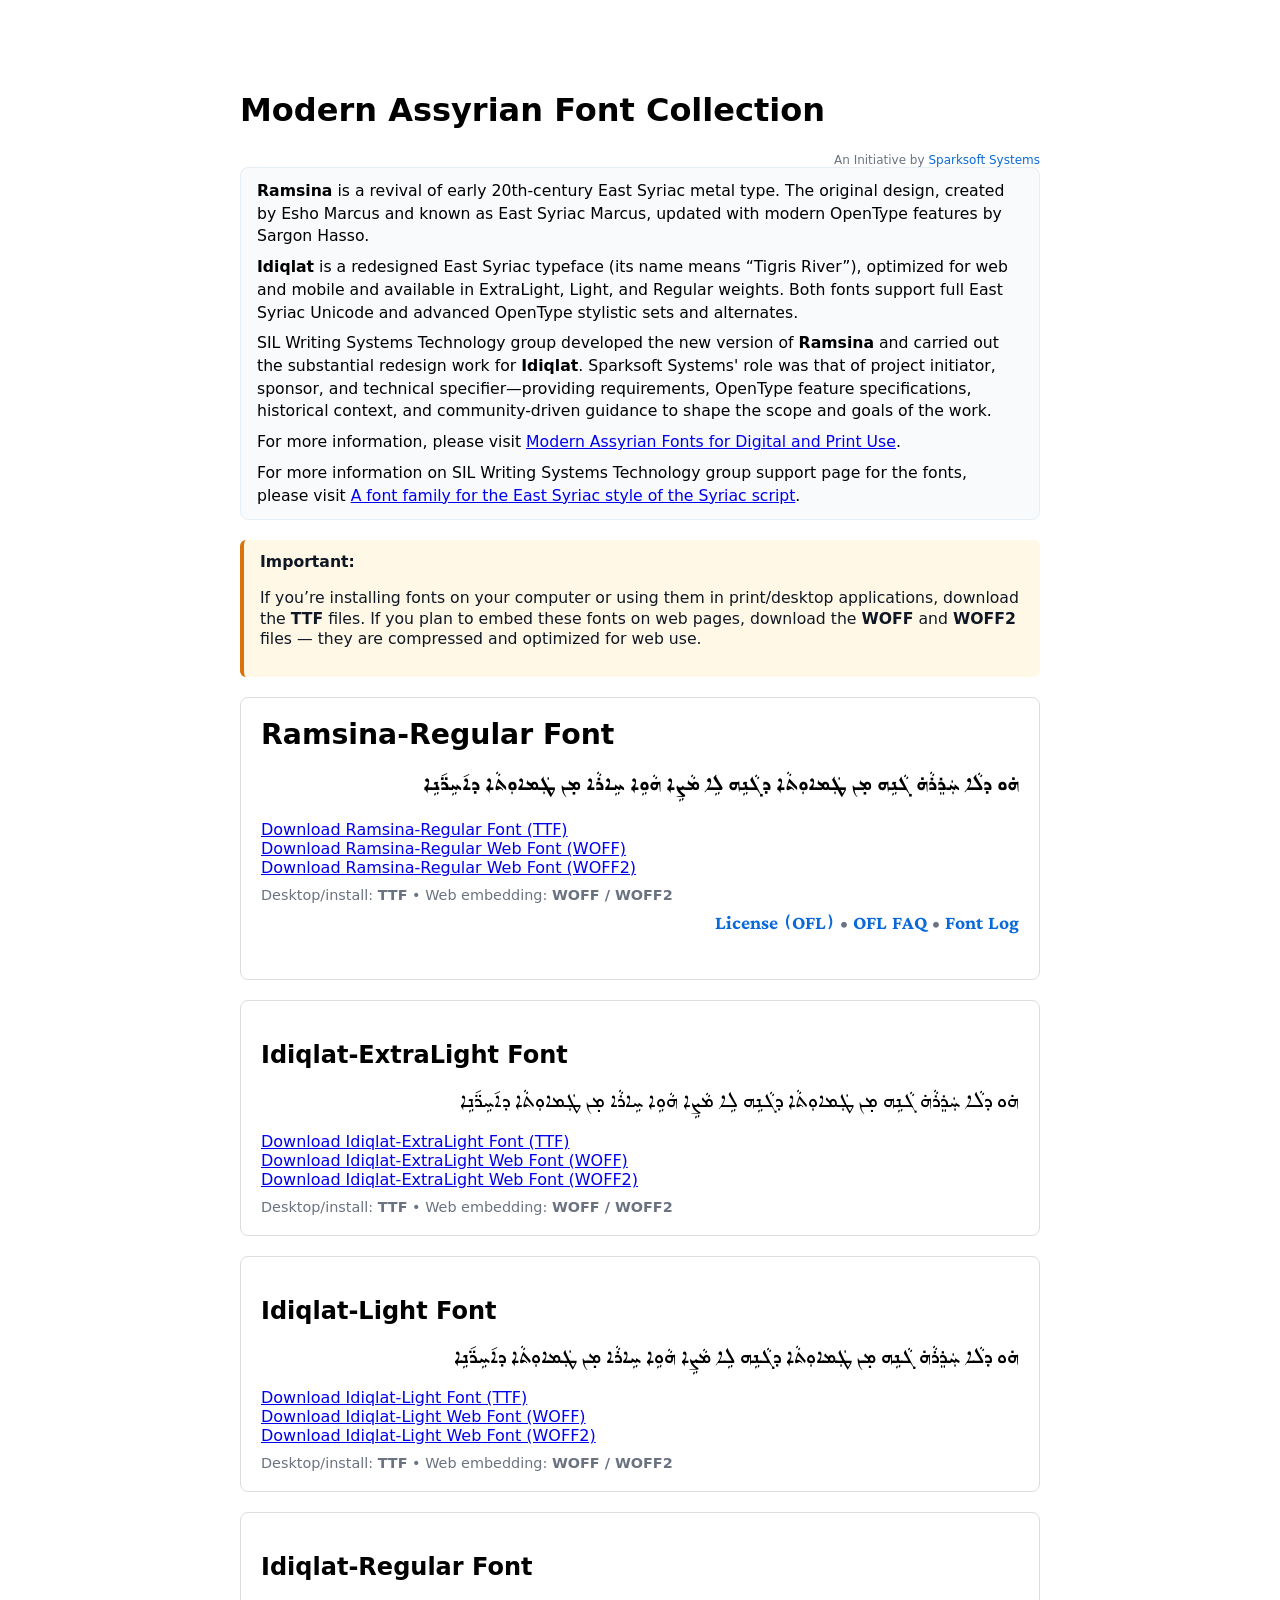
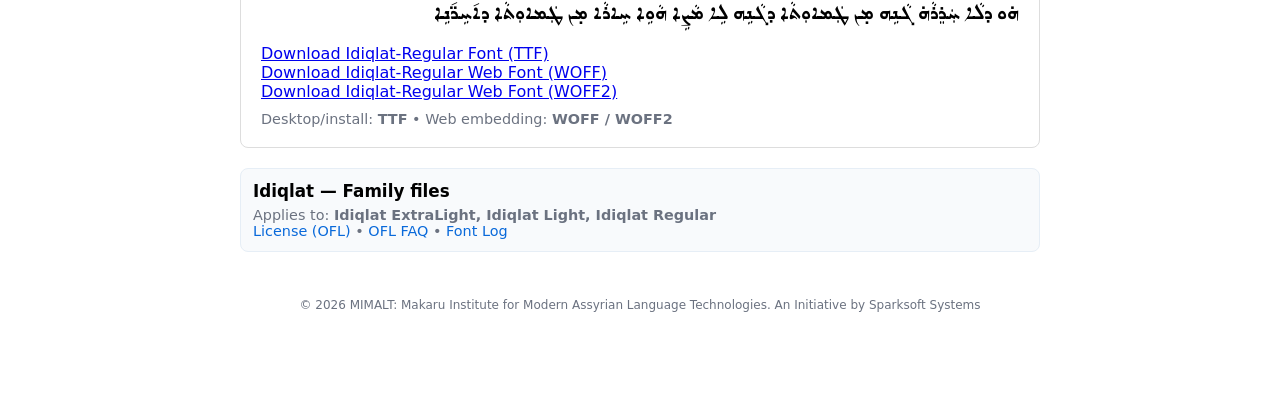
==== commit 261203fe: "modidy the langgaue to SIL support page" ====
--- a/index.html
+++ b/index.html
@@ -23,7 +23,7 @@
     
         <p>For more information, please visit <a href="https://sparksoftsystems.com/modern-assyrian-fonts/" target="_blank" rel="noopener noreferrer">Modern Assyrian Fonts for Digital and Print Use</a>.</p>
 
-          <p>For more information on SIL Writing Systems Technology group, please visit <a href="https://software.sil.org/idiqlat/" target="_blank" rel="noopener noreferrer">A font family for the East Syriac style of the Syriac script</a>.</p>
+          <p>For more information on SIL Writing Systems Technology group support page for the fonts, please visit <a href="https://software.sil.org/idiqlat/" target="_blank" rel="noopener noreferrer">A font family for the East Syriac style of the Syriac script</a>.</p>
     </div>
 
     <div class="notice">
